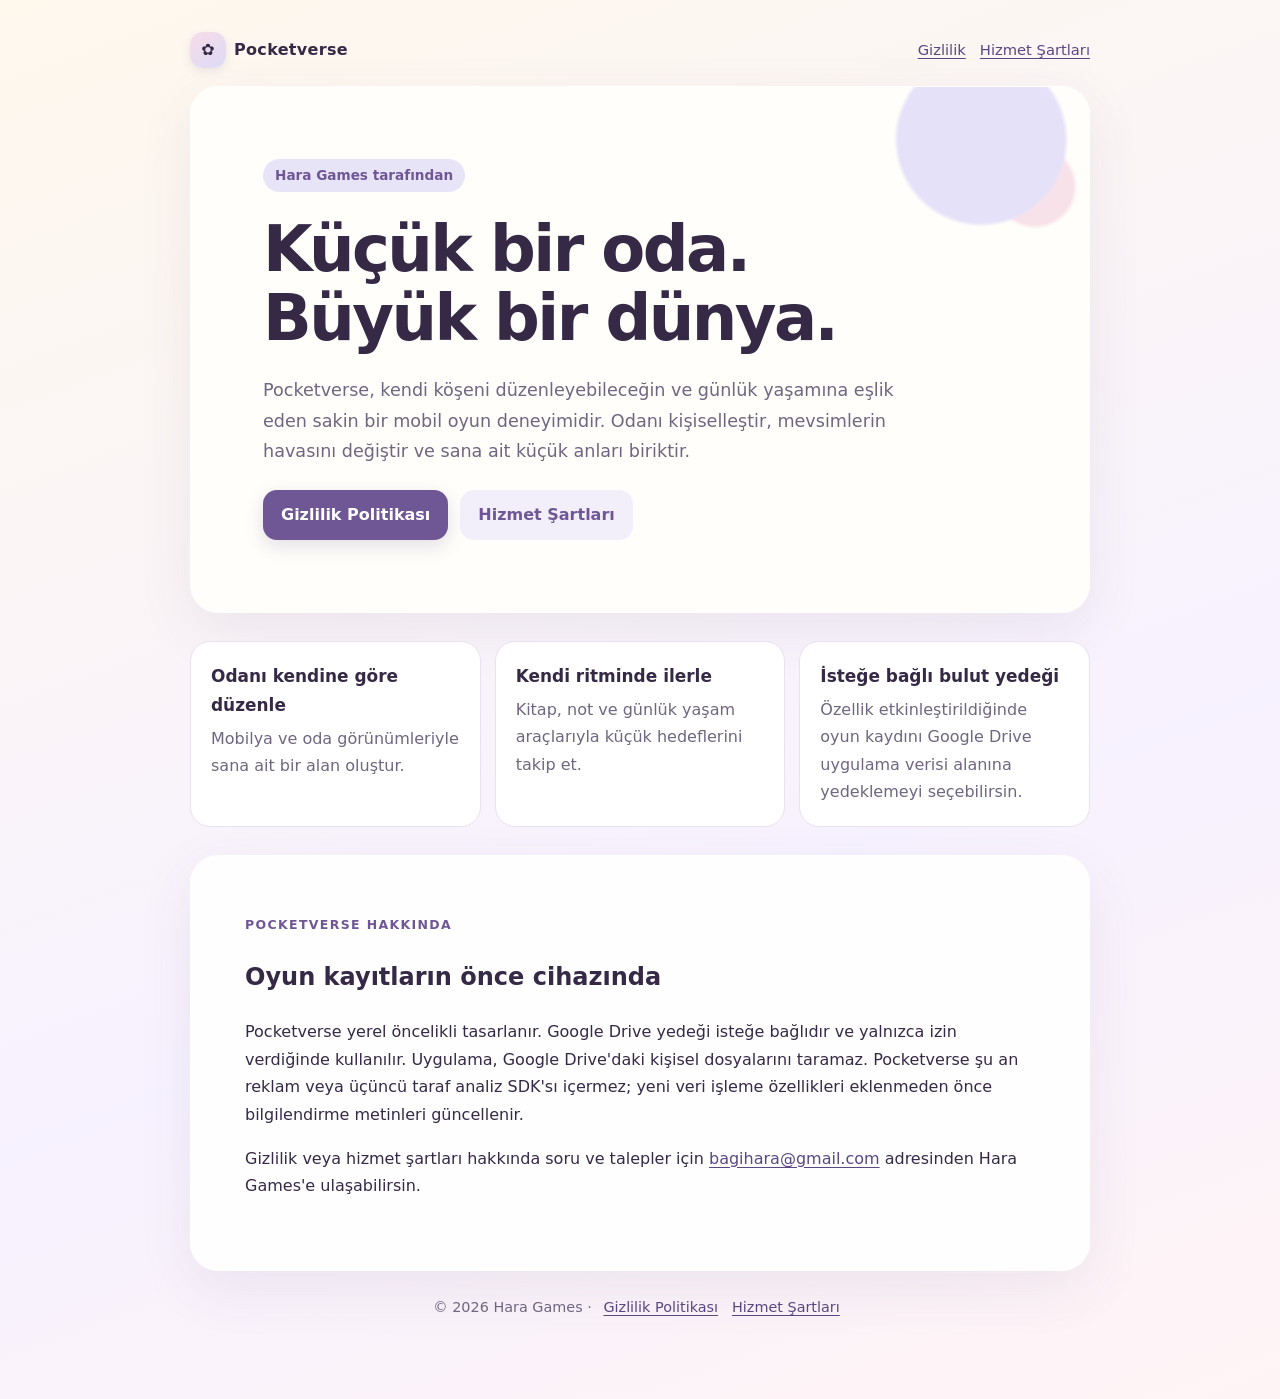
==== Pocketverse/index.html @ 430cb9bb "Add files via upload" ====
<!doctype html>
<html lang="tr">
<head><meta charset="utf-8"><meta name="viewport" content="width=device-width,initial-scale=1"><meta name="description" content="Pocketverse, Hara Games tarafından geliştirilen rahatlatıcı oda düzenleme ve günlük yaşam oyunu."><meta name="theme-color" content="#fff8ed"><title>Pocketverse — Hara Games</title><link rel="stylesheet" href="site.css"></head>
<body><main class="shell"><header class="topbar"><a class="brand" href="index.html"><span class="brand-mark">✿</span>Pocketverse</a><nav class="navlinks"><a href="PocketVerse_Gizlilik_Politikasi.html">Gizlilik</a><a href="PocketVerse_Hizmet_Sartlari.html">Hizmet Şartları</a></nav></header>
<section class="card hero"><span class="pill">Hara Games tarafından</span><h1>Küçük bir oda.<br>Büyük bir dünya.</h1><p>Pocketverse, kendi köşeni düzenleyebileceğin ve günlük yaşamına eşlik eden sakin bir mobil oyun deneyimidir. Odanı kişiselleştir, mevsimlerin havasını değiştir ve sana ait küçük anları biriktir.</p><div class="actions"><a class="button" href="PocketVerse_Gizlilik_Politikasi.html">Gizlilik Politikası</a><a class="button secondary" href="PocketVerse_Hizmet_Sartlari.html">Hizmet Şartları</a></div></section>
<section class="grid" aria-label="Pocketverse özellikleri"><article class="tile"><h2>Odanı kendine göre düzenle</h2><p>Mobilya ve oda görünümleriyle sana ait bir alan oluştur.</p></article><article class="tile"><h2>Kendi ritminde ilerle</h2><p>Kitap, not ve günlük yaşam araçlarıyla küçük hedeflerini takip et.</p></article><article class="tile"><h2>İsteğe bağlı bulut yedeği</h2><p>Özellik etkinleştirildiğinde oyun kaydını Google Drive uygulama verisi alanına yedeklemeyi seçebilirsin.</p></article></section>
<section class="card"><span class="eyebrow">Pocketverse hakkında</span><h2>Oyun kayıtların önce cihazında</h2><p>Pocketverse yerel öncelikli tasarlanır. Google Drive yedeği isteğe bağlıdır ve yalnızca izin verdiğinde kullanılır. Uygulama, Google Drive'daki kişisel dosyalarını taramaz. Pocketverse şu an reklam veya üçüncü taraf analiz SDK'sı içermez; yeni veri işleme özellikleri eklenmeden önce bilgilendirme metinleri güncellenir.</p><p>Gizlilik veya hizmet şartları hakkında soru ve talepler için <a href="mailto:bagihara@gmail.com">bagihara@gmail.com</a> adresinden Hara Games'e ulaşabilirsin.</p></section>
<footer class="footer">© 2026 Hara Games · <a href="PocketVerse_Gizlilik_Politikasi.html">Gizlilik Politikası</a><a href="PocketVerse_Hizmet_Sartlari.html">Hizmet Şartları</a></footer></main></body></html>
---- Pocketverse/site.css ----
:root{color-scheme:light;--ink:#352946;--muted:#6f6680;--plum:#6f5795;--lav:#e8e4f7;--pink:#f5dce5;--cream:#fffaf2;--line:#e9e1ee;--white:#fff}
*{box-sizing:border-box}html{scroll-behavior:smooth}body{margin:0;background:linear-gradient(160deg,#fff8ed,#f7f2ff 62%,#fff4f5);color:var(--ink);font:16px/1.72 Inter,ui-sans-serif,system-ui,-apple-system,"Segoe UI",sans-serif}a{color:#594783;text-underline-offset:3px}a:hover{color:#9a5578}.shell{width:min(900px,calc(100% - 32px));margin:32px auto 56px}.topbar{display:flex;align-items:center;justify-content:space-between;gap:16px;margin-bottom:18px}.brand{font-weight:800;letter-spacing:.02em;color:var(--ink);text-decoration:none}.brand-mark{display:inline-grid;place-items:center;width:36px;height:36px;margin-right:8px;border-radius:13px;background:linear-gradient(145deg,#f8dce8,#dcdaf7);box-shadow:0 3px 10px #65528620}.navlinks{display:flex;gap:14px;flex-wrap:wrap;font-size:.92rem}.card{background:#ffffffed;border:1px solid #fff;box-shadow:0 18px 55px #55426b16;border-radius:28px;padding:clamp(24px,5vw,54px)}.eyebrow{color:var(--plum);font-weight:750;text-transform:uppercase;font-size:.78rem;letter-spacing:.11em}.hero{padding:clamp(28px,7vw,72px);background:radial-gradient(circle at 88% 10%,#e5e1f8 0 9%,transparent 9.5%),radial-gradient(circle at 94% 19%,#f8e2e9 0 4%,transparent 4.5%),#fffefa}.hero h1{font-size:clamp(2.2rem,7vw,4rem);line-height:1.08;letter-spacing:-.04em;margin:.35em 0}.hero p{max-width:650px;color:var(--muted);font-size:1.1rem}.pill{display:inline-block;border-radius:999px;padding:5px 12px;background:var(--lav);color:var(--plum);font-weight:650;font-size:.85rem}.contents{display:flex;gap:10px;flex-wrap:wrap;margin:24px 0}.contents a{padding:6px 12px;border:1px solid var(--line);border-radius:999px;text-decoration:none;background:#fff}.legal{margin-top:20px}.legal h1{font-size:clamp(2rem,5vw,3rem);line-height:1.12;letter-spacing:-.035em;margin:.25em 0}.legal h2{margin:2em 0 .45em;font-size:1.28rem;line-height:1.35}.legal h3{font-size:1.03rem;margin:1.35em 0 .25em}.legal p,.legal li{color:#4b4359}.legal ul{padding-left:1.3rem}.updated{color:var(--muted);font-size:.92rem}.notice{padding:15px 18px;border-left:4px solid #c998b3;background:#fff4f6;border-radius:9px;color:#594c5d}.grid{display:grid;grid-template-columns:repeat(auto-fit,minmax(210px,1fr));gap:14px;margin:28px 0}.tile{background:#fff;border:1px solid var(--line);border-radius:20px;padding:20px}.tile h2{font-size:1.06rem;margin:0 0 5px}.tile p{margin:0;color:var(--muted)}.actions{display:flex;gap:12px;flex-wrap:wrap;margin-top:24px}.button{display:inline-block;padding:11px 18px;border-radius:14px;text-decoration:none;font-weight:700;background:var(--plum);color:white;box-shadow:0 6px 18px #6f579530}.button.secondary{background:#f3effa;color:var(--plum);box-shadow:none}.lang{display:flex;gap:8px}.lang a{font-size:.9rem;text-decoration:none;border:1px solid var(--line);padding:5px 11px;border-radius:999px;background:#fff}.section-sep{border:0;border-top:1px solid var(--line);margin:48px 0}.footer{padding:24px 10px;text-align:center;color:var(--muted);font-size:.9rem}.footer a{margin:0 7px}@media(max-width:560px){.shell{width:min(100% - 20px,900px);margin:14px auto 30px}.topbar{align-items:flex-start;flex-direction:column}.card{border-radius:22px;padding:24px 20px}.hero{padding:30px 24px}}
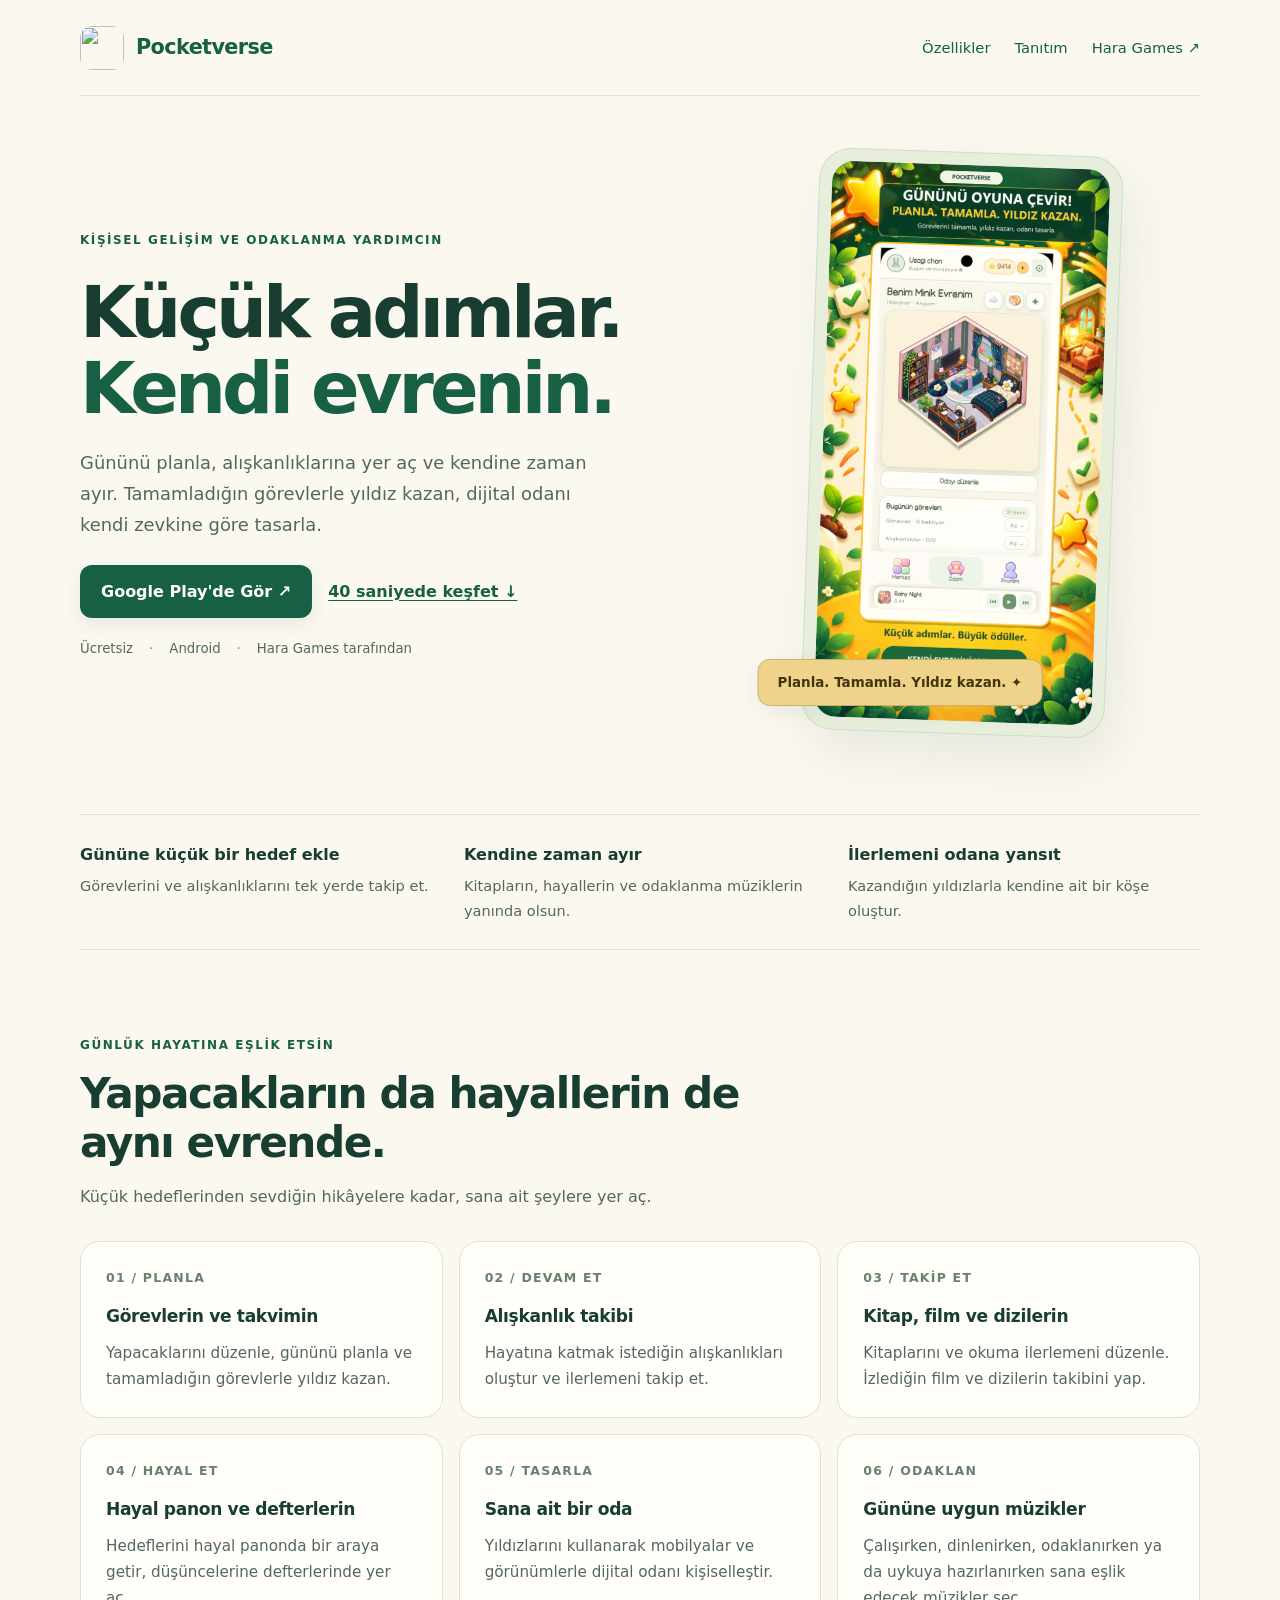
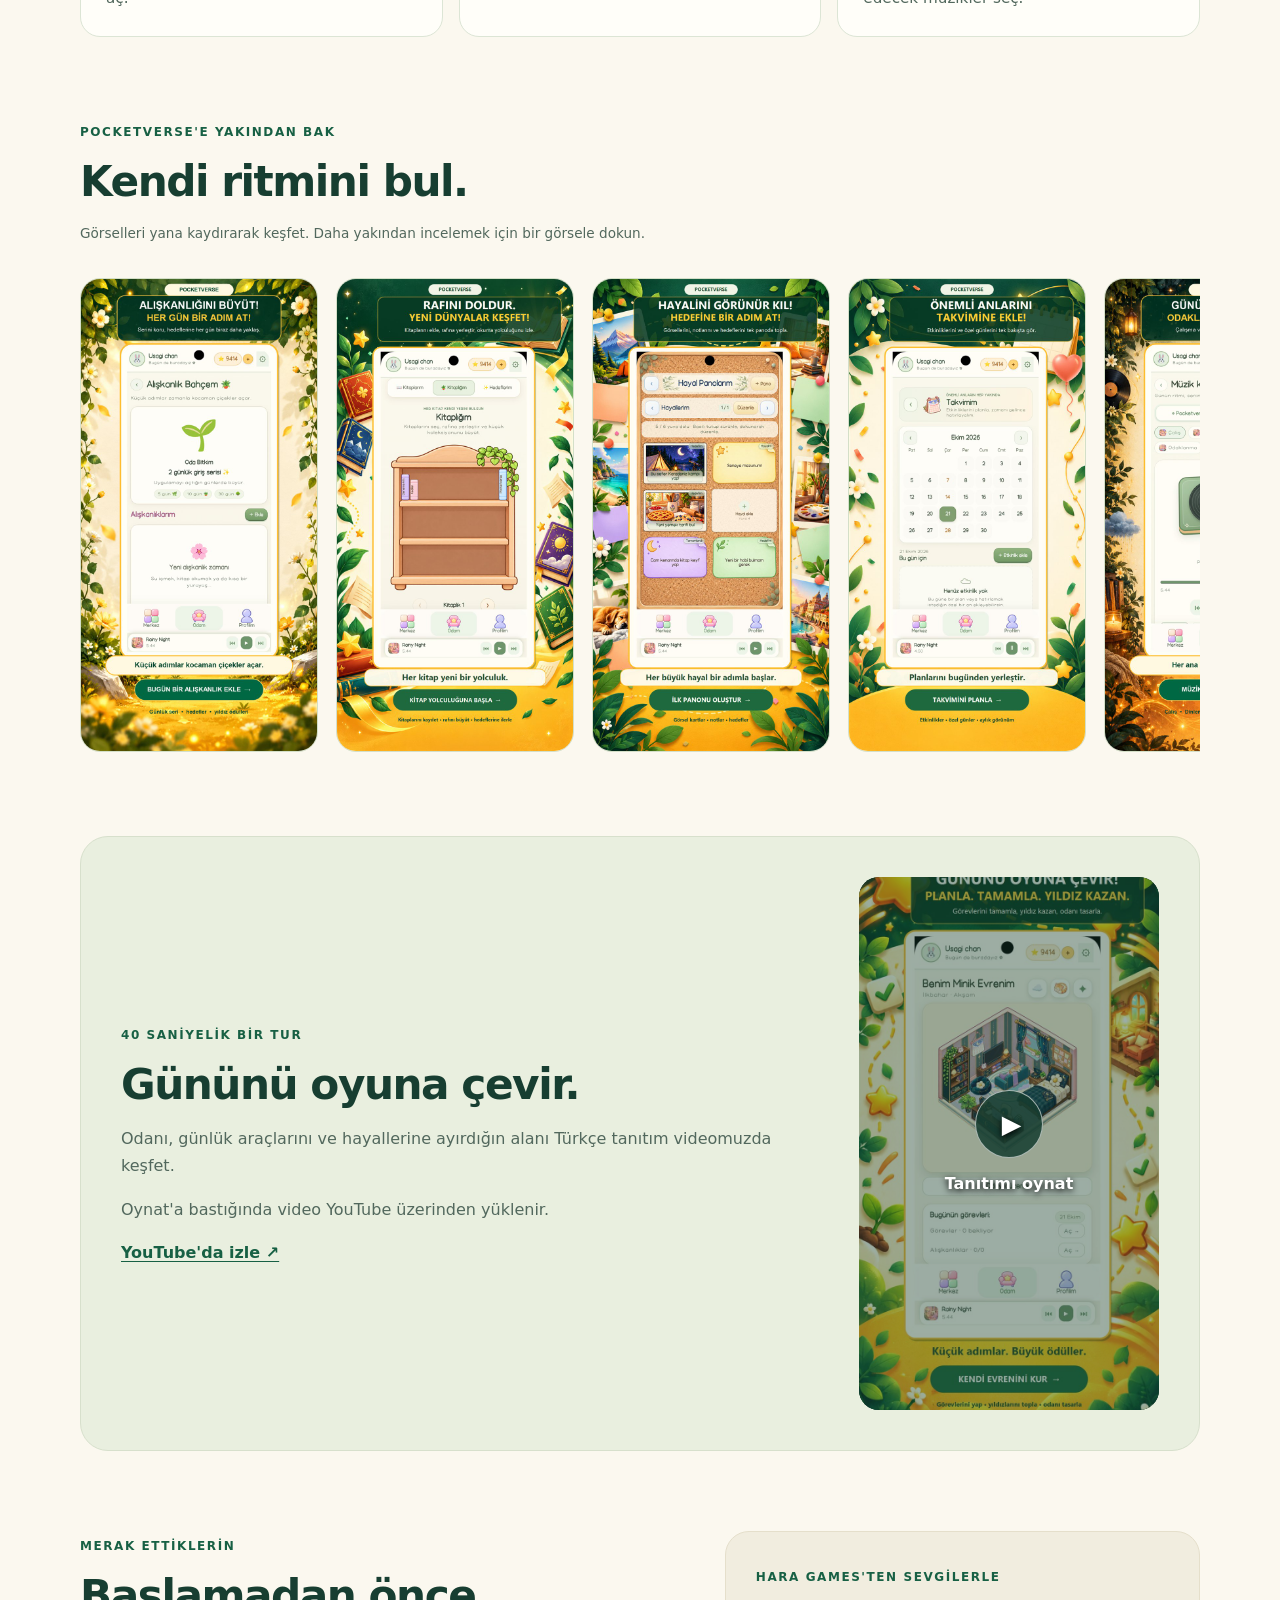
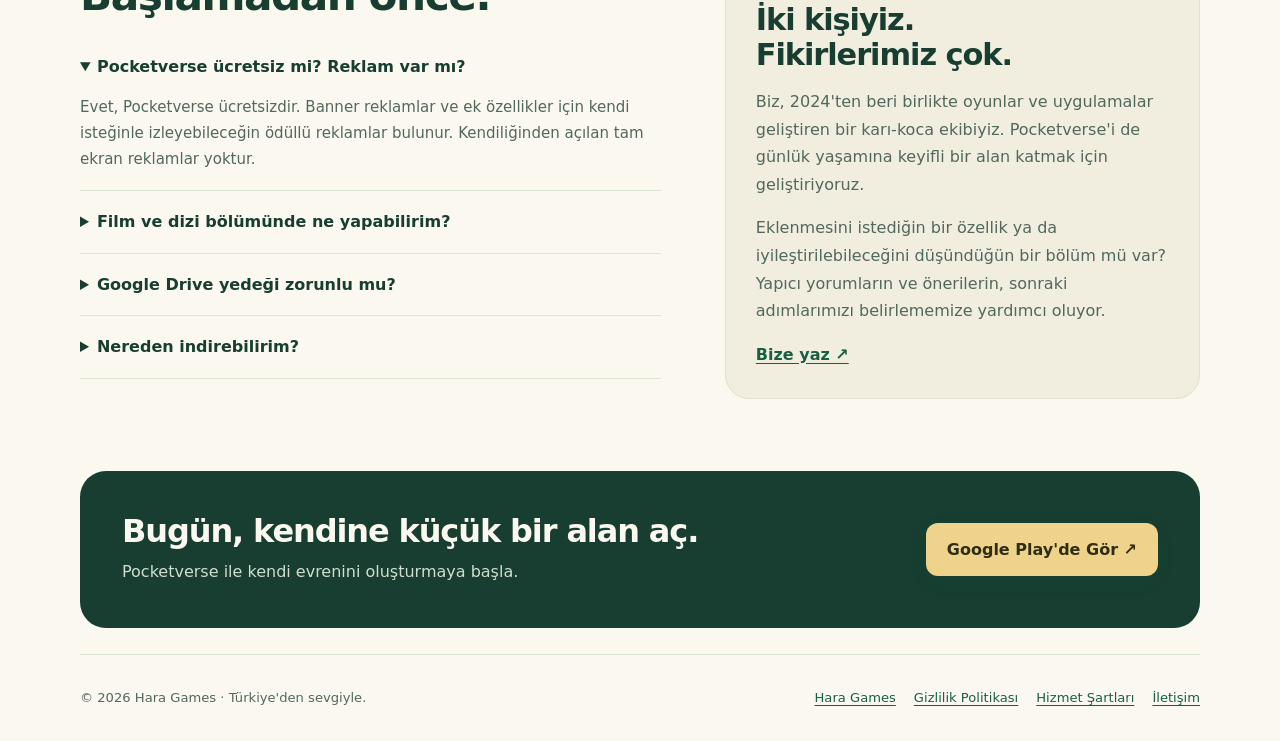
==== commit 729fd8b5: "Refresh Pocketverse website and add Google Play listing" ====
--- a/Pocketverse/index.html
+++ b/Pocketverse/index.html
@@ -1,8 +1,146 @@
 <!doctype html>
 <html lang="tr">
-<head><meta charset="utf-8"><meta name="viewport" content="width=device-width,initial-scale=1"><meta name="description" content="Pocketverse, Hara Games tarafından geliştirilen rahatlatıcı oda düzenleme ve günlük yaşam oyunu."><meta name="theme-color" content="#fff8ed"><title>Pocketverse — Hara Games</title><link rel="stylesheet" href="site.css"></head>
-<body><main class="shell"><header class="topbar"><a class="brand" href="index.html"><span class="brand-mark">✿</span>Pocketverse</a><nav class="navlinks"><a href="PocketVerse_Gizlilik_Politikasi.html">Gizlilik</a><a href="PocketVerse_Hizmet_Sartlari.html">Hizmet Şartları</a></nav></header>
-<section class="card hero"><span class="pill">Hara Games tarafından</span><h1>Küçük bir oda.<br>Büyük bir dünya.</h1><p>Pocketverse, kendi köşeni düzenleyebileceğin ve günlük yaşamına eşlik eden sakin bir mobil oyun deneyimidir. Odanı kişiselleştir, mevsimlerin havasını değiştir ve sana ait küçük anları biriktir.</p><div class="actions"><a class="button" href="PocketVerse_Gizlilik_Politikasi.html">Gizlilik Politikası</a><a class="button secondary" href="PocketVerse_Hizmet_Sartlari.html">Hizmet Şartları</a></div></section>
-<section class="grid" aria-label="Pocketverse özellikleri"><article class="tile"><h2>Odanı kendine göre düzenle</h2><p>Mobilya ve oda görünümleriyle sana ait bir alan oluştur.</p></article><article class="tile"><h2>Kendi ritminde ilerle</h2><p>Kitap, not ve günlük yaşam araçlarıyla küçük hedeflerini takip et.</p></article><article class="tile"><h2>İsteğe bağlı bulut yedeği</h2><p>Özellik etkinleştirildiğinde oyun kaydını Google Drive uygulama verisi alanına yedeklemeyi seçebilirsin.</p></article></section>
-<section class="card"><span class="eyebrow">Pocketverse hakkında</span><h2>Oyun kayıtların önce cihazında</h2><p>Pocketverse yerel öncelikli tasarlanır. Google Drive yedeği isteğe bağlıdır ve yalnızca izin verdiğinde kullanılır. Uygulama, Google Drive'daki kişisel dosyalarını taramaz. Pocketverse şu an reklam veya üçüncü taraf analiz SDK'sı içermez; yeni veri işleme özellikleri eklenmeden önce bilgilendirme metinleri güncellenir.</p><p>Gizlilik veya hizmet şartları hakkında soru ve talepler için <a href="mailto:bagihara@gmail.com">bagihara@gmail.com</a> adresinden Hara Games'e ulaşabilirsin.</p></section>
-<footer class="footer">© 2026 Hara Games · <a href="PocketVerse_Gizlilik_Politikasi.html">Gizlilik Politikası</a><a href="PocketVerse_Hizmet_Sartlari.html">Hizmet Şartları</a></footer></main></body></html>
+<head>
+  <meta charset="utf-8">
+  <meta name="viewport" content="width=device-width, initial-scale=1">
+  <meta name="description" content="Pocketverse ile görevlerini, alışkanlıklarını ve kitaplarını takip et. Odaklan, yıldız kazan ve kendi dijital odanı tasarla. Android için ücretsiz.">
+  <meta name="theme-color" content="#176044">
+  <meta property="og:type" content="website">
+  <meta property="og:locale" content="tr_TR">
+  <meta property="og:title" content="Pocketverse — Gününü oyuna çevir">
+  <meta property="og:description" content="Kişisel gelişim, odaklanma ve günlük takip yardımcın. Planla, tamamla, yıldız kazan ve kendi evrenini tasarla.">
+  <meta property="og:url" content="https://bagihara.github.io/Pocketverse/">
+  <meta property="og:image" content="https://bagihara.github.io/Pocketverse/assets/merkez.jpg">
+  <meta property="og:image:alt" content="Pocketverse oda tasarımı ve günlük takip ekranı">
+  <link rel="canonical" href="https://bagihara.github.io/Pocketverse/">
+  <link rel="icon" href="https://play-lh.googleusercontent.com/xIQnbCGkZtgqQqQSwZ3OUmOamUd6a0IOAAUTgDsw3XlEWqqt9kIC5m74J7lGCFTviQwpVwfzHeYIRKOVRG-2Rw=s0-br30">
+  <link rel="stylesheet" href="site.css">
+  <link rel="stylesheet" href="landing.css">
+  <title>Pocketverse — Gününü oyuna çevir | Hara Games</title>
+</head>
+<body class="landing">
+  <a class="skip-link" href="#icerik">İçeriğe geç</a>
+  <div class="shell">
+    <header class="topbar">
+      <a class="brand" href="./" aria-label="Pocketverse ana sayfa">
+        <img src="https://play-lh.googleusercontent.com/xIQnbCGkZtgqQqQSwZ3OUmOamUd6a0IOAAUTgDsw3XlEWqqt9kIC5m74J7lGCFTviQwpVwfzHeYIRKOVRG-2Rw=s0-br30" width="44" height="44" alt="">
+        Pocketverse
+      </a>
+      <nav class="navlinks" aria-label="Ana gezinme">
+        <a href="#ozellikler">Özellikler</a>
+        <a href="#tanitim">Tanıtım</a>
+        <a href="../">Hara Games ↗</a>
+      </nav>
+    </header>
+    <main id="icerik">
+      <section class="landing-hero" aria-labelledby="hero-heading">
+        <div class="hero-copy">
+          <span class="eyebrow">Kişisel gelişim ve odaklanma yardımcın</span>
+          <h1 id="hero-heading">Küçük adımlar.<br><span>Kendi evrenin.</span></h1>
+          <p>Gününü planla, alışkanlıklarına yer aç ve kendine zaman ayır. Tamamladığın görevlerle yıldız kazan, dijital odanı kendi zevkine göre tasarla.</p>
+          <div class="actions">
+            <a class="button" href="https://play.google.com/store/apps/details?id=com.haragames.pocketverse&amp;hl=tr" target="_blank" rel="noopener">Google Play'de Gör ↗</a>
+            <a class="text-link" href="#tanitim">40 saniyede keşfet ↓</a>
+          </div>
+          <div class="hero-meta"><span>Ücretsiz</span><span>Android</span><span>Hara Games tarafından</span></div>
+        </div>
+        <figure class="hero-art">
+          <img src="assets/merkez.jpg" width="720" height="1440" alt="Pocketverse'de kişiselleştirilebilen oda ve günlük araçlar. Gününü oyuna çevir!" fetchpriority="high">
+          <figcaption>Planla. Tamamla. Yıldız kazan. ✦</figcaption>
+        </figure>
+      </section>
+
+      <div class="intro-band" aria-label="Pocketverse ile günlük yaşam">
+        <div><strong>Gününe küçük bir hedef ekle</strong><p>Görevlerini ve alışkanlıklarını tek yerde takip et.</p></div>
+        <div><strong>Kendine zaman ayır</strong><p>Kitapların, hayallerin ve odaklanma müziklerin yanında olsun.</p></div>
+        <div><strong>İlerlemeni odana yansıt</strong><p>Kazandığın yıldızlarla kendine ait bir köşe oluştur.</p></div>
+      </div>
+
+      <section class="landing-section" id="ozellikler" aria-labelledby="features-heading">
+        <div class="section-intro">
+          <span class="eyebrow">Günlük hayatına eşlik etsin</span>
+          <h2 id="features-heading">Yapacakların da hayallerin de<br>aynı evrende.</h2>
+          <p>Küçük hedeflerinden sevdiğin hikâyelere kadar, sana ait şeylere yer aç.</p>
+        </div>
+        <div class="feature-grid">
+          <article class="feature-card"><span class="feature-number">01 / PLANLA</span><h3>Görevlerin ve takvimin</h3><p>Yapacaklarını düzenle, gününü planla ve tamamladığın görevlerle yıldız kazan.</p></article>
+          <article class="feature-card"><span class="feature-number">02 / DEVAM ET</span><h3>Alışkanlık takibi</h3><p>Hayatına katmak istediğin alışkanlıkları oluştur ve ilerlemeni takip et.</p></article>
+          <article class="feature-card"><span class="feature-number">03 / TAKİP ET</span><h3>Kitap, film ve dizilerin</h3><p>Kitaplarını ve okuma ilerlemeni düzenle. İzlediğin film ve dizilerin takibini yap.</p></article>
+          <article class="feature-card"><span class="feature-number">04 / HAYAL ET</span><h3>Hayal panon ve defterlerin</h3><p>Hedeflerini hayal panonda bir araya getir, düşüncelerine defterlerinde yer aç.</p></article>
+          <article class="feature-card"><span class="feature-number">05 / TASARLA</span><h3>Sana ait bir oda</h3><p>Yıldızlarını kullanarak mobilyalar ve görünümlerle dijital odanı kişiselleştir.</p></article>
+          <article class="feature-card"><span class="feature-number">06 / ODAKLAN</span><h3>Gününe uygun müzikler</h3><p>Çalışırken, dinlenirken, odaklanırken ya da uykuya hazırlanırken sana eşlik edecek müzikler seç.</p></article>
+        </div>
+      </section>
+
+      <section class="landing-section" aria-labelledby="screenshots-heading">
+        <div class="section-intro">
+          <span class="eyebrow">Pocketverse'e yakından bak</span>
+          <h2 id="screenshots-heading">Kendi ritmini bul.</h2>
+          <p class="gallery-hint">Görselleri yana kaydırarak keşfet. Daha yakından incelemek için bir görsele dokun.</p>
+        </div>
+        <div class="screenshot-rail" tabindex="0" role="region" aria-label="Kaydırılabilir Pocketverse tanıtım görselleri">
+          <a href="assets/aliskanliklar.jpg" target="_blank" rel="noopener" aria-label="Alışkanlık takibi görselini büyüt"><img src="assets/aliskanliklar.jpg" width="720" height="1440" alt="Alışkanlıklarını oluştur ve günlük ilerlemeni takip et" loading="lazy"></a>
+          <a href="assets/kitaplik.jpg" target="_blank" rel="noopener" aria-label="Kitaplık görselini büyüt"><img src="assets/kitaplik.jpg" width="720" height="1440" alt="Kişisel kitaplığını ve okuma ilerlemeni düzenle" loading="lazy"></a>
+          <a href="assets/hayal-panosu.jpg" target="_blank" rel="noopener" aria-label="Hayal panosu görselini büyüt"><img src="assets/hayal-panosu.jpg" width="720" height="1440" alt="Hedeflerini Pocketverse hayal panosunda bir araya getir" loading="lazy"></a>
+          <a href="assets/takvim.jpg" target="_blank" rel="noopener" aria-label="Takvim görselini büyüt"><img src="assets/takvim.jpg" width="720" height="1440" alt="Etkinliklerini ve planlarını takvimde takip et" loading="lazy"></a>
+          <a href="assets/muzik.jpg" target="_blank" rel="noopener" aria-label="Müzik görselini büyüt"><img src="assets/muzik.jpg" width="720" height="1440" alt="Odaklanma, dinlenme ve uyku için müzik kategorileri" loading="lazy"></a>
+        </div>
+      </section>
+
+      <section class="video-section" id="tanitim" aria-labelledby="video-heading">
+        <div class="video-copy">
+          <span class="eyebrow">40 saniyelik bir tur</span>
+          <h2 id="video-heading">Gününü oyuna çevir.</h2>
+          <p>Odanı, günlük araçlarını ve hayallerine ayırdığın alanı Türkçe tanıtım videomuzda keşfet.</p>
+          <p>Oynat'a bastığında video YouTube üzerinden yüklenir.</p>
+          <a class="text-link" href="https://www.youtube.com/watch?v=S3y9Nlk9fqg" target="_blank" rel="noopener">YouTube'da izle ↗</a>
+        </div>
+        <div class="video-frame" id="video-player">
+          <button class="video-poster" id="play-video" type="button" aria-label="Pocketverse Türkçe tanıtım videosunu oynat">
+            <img src="assets/merkez.jpg" width="720" height="1440" alt="" loading="lazy">
+            <span class="video-play"><span class="play-circle" aria-hidden="true">▶</span>Tanıtımı oynat</span>
+          </button>
+        </div>
+      </section>
+
+      <section class="landing-section details-grid" aria-labelledby="faq-heading">
+        <div>
+          <span class="eyebrow">Merak ettiklerin</span>
+          <h2 id="faq-heading">Başlamadan önce.</h2>
+          <details open><summary>Pocketverse ücretsiz mi? Reklam var mı?</summary><p>Evet, Pocketverse ücretsizdir. Banner reklamlar ve ek özellikler için kendi isteğinle izleyebileceğin ödüllü reklamlar bulunur. Kendiliğinden açılan tam ekran reklamlar yoktur.</p></details>
+          <details><summary>Film ve dizi bölümünde ne yapabilirim?</summary><p>İzlediğin film ve dizilerin takibini yapabileceğin kişisel bir alan sunar.</p></details>
+          <details><summary>Google Drive yedeği zorunlu mu?</summary><p>Hayır. Google Drive yedeği isteğe bağlıdır ve yalnızca izin verdiğinde kullanılır. Ayrıntılar için <a href="PocketVerse_Gizlilik_Politikasi.html">Gizlilik Politikası</a> sayfamızı okuyabilirsin.</p></details>
+          <details><summary>Nereden indirebilirim?</summary><p>Pocketverse'i Android cihazın için <a href="https://play.google.com/store/apps/details?id=com.haragames.pocketverse&amp;hl=tr" target="_blank" rel="noopener">Google Play'den ücretsiz indirebilirsin</a>.</p></details>
+        </div>
+        <aside class="maker-note" aria-labelledby="makers-heading">
+          <span class="eyebrow">Hara Games'ten sevgilerle</span>
+          <h2 id="makers-heading">İki kişiyiz.<br>Fikirlerimiz çok.</h2>
+          <p>Biz, 2024'ten beri birlikte oyunlar ve uygulamalar geliştiren bir karı-koca ekibiyiz. Pocketverse'i de günlük yaşamına keyifli bir alan katmak için geliştiriyoruz.</p>
+          <p>Eklenmesini istediğin bir özellik ya da iyileştirilebileceğini düşündüğün bir bölüm mü var? Yapıcı yorumların ve önerilerin, sonraki adımlarımızı belirlememize yardımcı oluyor.</p>
+          <a class="text-link" href="mailto:bagihara@gmail.com?subject=Pocketverse%20geri%20bildirim">Bize yaz ↗</a>
+        </aside>
+      </section>
+
+      <section class="closing" aria-labelledby="download-heading">
+        <div><h2 id="download-heading">Bugün, kendine küçük bir alan aç.</h2><p>Pocketverse ile kendi evrenini oluşturmaya başla.</p></div>
+        <a class="button" href="https://play.google.com/store/apps/details?id=com.haragames.pocketverse&amp;hl=tr" target="_blank" rel="noopener">Google Play'de Gör ↗</a>
+      </section>
+    </main>
+    <footer class="footer">
+      <span>© 2026 Hara Games · Türkiye'den sevgiyle.</span>
+      <nav aria-label="Alt gezinme"><a href="../">Hara Games</a><a href="PocketVerse_Gizlilik_Politikasi.html">Gizlilik Politikası</a><a href="PocketVerse_Hizmet_Sartlari.html">Hizmet Şartları</a><a href="mailto:bagihara@gmail.com">İletişim</a></nav>
+    </footer>
+  </div>
+  <script>
+    document.getElementById('play-video').addEventListener('click', function () {
+      const player = document.createElement('iframe');
+      player.src = 'https://www.youtube-nocookie.com/embed/S3y9Nlk9fqg?autoplay=1&playsinline=1';
+      player.title = 'Pocketverse Türkçe tanıtım videosu';
+      player.allow = 'accelerometer; autoplay; clipboard-write; encrypted-media; gyroscope; picture-in-picture; web-share';
+      player.allowFullscreen = true;
+      document.getElementById('video-player').replaceChildren(player);
+      player.focus();
+    });
+  </script>
+</body>
+</html>
--- a/Pocketverse/landing.css
+++ b/Pocketverse/landing.css
@@ -0,0 +1,108 @@
+body.landing {
+  --ink: #173e31;
+  --muted: #52685d;
+  --green: #176044;
+  --gold: #efd38b;
+  --line: #dce5d5;
+  background: #fbf8ef;
+  color: var(--ink);
+}
+.landing a { color: var(--green); }
+.landing a:hover { color: #7d5c15; }
+.landing :focus-visible { outline: 3px solid #b17b16; outline-offset: 5px; }
+.landing .shell { width: min(1120px, calc(100% - 48px)); margin: 0 auto; }
+.skip-link { position: absolute; top: -80px; left: 16px; z-index: 10; padding: 12px; background: white; }
+.skip-link:focus { top: 12px; }
+.landing .topbar { min-height: 96px; margin: 0; border-bottom: 1px solid var(--line); }
+.landing .brand { display: inline-flex; align-items: center; gap: 12px; font-size: 1.3rem; letter-spacing: -.03em; }
+.landing .brand img { width: 44px; height: 44px; border-radius: 12px; }
+.landing .navlinks { gap: 24px; }
+.landing .navlinks a { text-decoration: none; }
+.landing-hero { display: grid; grid-template-columns: 1.1fr .9fr; align-items: center; gap: 60px; padding: 56px 0 80px; }
+.landing .eyebrow { color: var(--green); font-size: .75rem; letter-spacing: .13em; }
+.landing h1 { font-size: clamp(3.1rem, 5.6vw, 5rem); line-height: 1.06; letter-spacing: -.055em; margin: 22px 0; }
+.landing h1 span { color: var(--green); }
+.hero-copy > p { color: var(--muted); font-size: 1.12rem; max-width: 510px; }
+.landing .actions { align-items: center; gap: 16px; }
+.landing .button { background: var(--green); color: white; border-radius: 12px; padding: 13px 21px; box-shadow: 0 6px 18px #17604416; }
+.landing .button:hover { background: #114c35; color: white; }
+.text-link { font-weight: 650; }
+.hero-meta { display: flex; flex-wrap: wrap; gap: 16px; margin-top: 20px; color: var(--muted); font-size: .83rem; }
+.hero-meta span + span::before { content: '·'; margin-right: 16px; color: #7e8b73; }
+.hero-art { position: relative; justify-self: center; margin: 0; padding: 12px; border: 1px solid #cddfc8; border-radius: 32px; background: #e7eedc; transform: rotate(2deg); box-shadow: 12px 24px 50px #173e3115; }
+.hero-art img { display: block; width: 278px; max-width: 100%; height: auto; border-radius: 22px; }
+.hero-art figcaption { position: absolute; bottom: 25px; left: -45px; transform: rotate(-2deg); background: var(--gold); padding: 11px 19px; border: 1px solid #cbb16b; border-radius: 12px; color: #43360e; font-weight: 750; font-size: .84rem; box-shadow: 0 6px 20px #173e3114; }
+.intro-band { display: grid; grid-template-columns: repeat(3, 1fr); gap: 32px; border-block: 1px solid var(--line); padding: 26px 0; }
+.intro-band strong { display: block; font-size: 1rem; }
+.intro-band p { margin: 4px 0 0; font-size: .91rem; color: var(--muted); }
+.landing-section { padding-top: 80px; scroll-margin-top: 24px; }
+.section-intro { max-width: 680px; margin-bottom: 30px; }
+.landing h2 { font-size: clamp(1.9rem, 3.3vw, 2.8rem); line-height: 1.16; letter-spacing: -.035em; margin: 12px 0 16px; }
+.section-intro > p:last-child { color: var(--muted); }
+.feature-grid { display: grid; grid-template-columns: repeat(3, 1fr); gap: 16px; }
+.feature-card { padding: 25px; border: 1px solid var(--line); border-radius: 20px; background: #fffef9; }
+.feature-number { display: block; font-size: .78rem; font-weight: 750; color: #67816c; letter-spacing: .1em; margin-bottom: 14px; }
+.feature-card h3 { margin: 0 0 8px; font-size: 1.07rem; letter-spacing: -.02em; }
+.feature-card p { color: var(--muted); margin: 0; font-size: .95rem; }
+.gallery-hint { color: var(--muted); font-size: .85rem; }
+.screenshot-rail { display: grid; grid-auto-flow: column; grid-auto-columns: 238px; gap: 18px; overflow-x: auto; scroll-snap-type: x mandatory; padding: 3px 3px 20px; scrollbar-color: #95ae8f #e8ecdf; }
+.screenshot-rail a { scroll-snap-align: start; border-radius: 20px; overflow: hidden; border: 1px solid #d4dfc8; background: #e8e9d4; }
+.screenshot-rail img { display: block; width: 100%; height: auto; transition: transform .2s ease; }
+.screenshot-rail a:hover img { transform: scale(1.015); }
+.video-section { display: grid; grid-template-columns: 1fr 300px; align-items: center; gap: 70px; margin-top: 64px; padding: 40px; background: #e9efdf; border: 1px solid #d7e0cc; border-radius: 28px; scroll-margin-top: 24px; }
+.video-copy p { color: var(--muted); }
+.video-frame { aspect-ratio: 9 / 16; border-radius: 20px; overflow: hidden; background: #173e31; }
+.video-poster { border: 0; cursor: pointer; width: 100%; height: 100%; position: relative; padding: 0; display: block; background: #173e31; color: white; font: inherit; }
+.video-poster img { display: block; width: 100%; height: 100%; object-fit: cover; opacity: .58; }
+.video-play { position: absolute; inset: 0; display: flex; flex-direction: column; align-items: center; justify-content: center; gap: 12px; text-shadow: 0 2px 6px #000; font-weight: 750; }
+.play-circle { display: grid; place-items: center; width: 68px; height: 68px; border-radius: 50%; border: 1px solid #fff9; background: #173e31dc; font-size: 1.6rem; padding-left: 5px; }
+.video-frame iframe { display: block; width: 100%; height: 100%; border: 0; }
+.details-grid { display: grid; grid-template-columns: 1.1fr .9fr; gap: 64px; }
+.landing details { border-bottom: 1px solid var(--line); padding: 17px 0; }
+.landing summary { cursor: pointer; font-weight: 700; padding-right: 10px; }
+.landing details p { color: var(--muted); margin-bottom: 0; font-size: .94rem; }
+.maker-note { padding: 30px; background: #f1eddf; border: 1px solid #e5dfcb; border-radius: 24px; align-self: start; }
+.maker-note h2 { font-size: 1.9rem; }
+.maker-note p { color: var(--muted); }
+.closing { margin-top: 72px; padding: 42px; border-radius: 26px; background: #173e31; color: #fbf8ef; display: flex; align-items: center; justify-content: space-between; gap: 32px; }
+.closing h2 { font-size: 2rem; margin: 0 0 8px; }
+.closing p { margin: 0; color: #d1dece; }
+.closing .button { flex-shrink: 0; background: var(--gold); color: #302d15; }
+.closing .button:hover { background: #f9e2aa; color: #302d15; }
+.landing .footer { display: flex; justify-content: space-between; gap: 20px; flex-wrap: wrap; padding: 32px 0; margin-top: 26px; border-top: 1px solid var(--line); text-align: left; font-size: .82rem; }
+.landing .footer nav { display: flex; flex-wrap: wrap; gap: 18px; }
+.landing .footer a { margin: 0; }
+@media (max-width: 850px) {
+  .landing-hero { gap: 28px; }
+  .hero-art img { width: 240px; }
+  .hero-art figcaption { left: -20px; font-size: .74rem; }
+  .feature-grid { grid-template-columns: repeat(2, 1fr); }
+  .video-section { grid-template-columns: 1fr 260px; gap: 32px; padding: 28px; }
+  .details-grid { gap: 28px; }
+  .closing { align-items: flex-start; flex-direction: column; }
+}
+@media (max-width: 620px) {
+  .landing .shell { width: calc(100% - 36px); }
+  .landing .topbar { padding: 18px 0; gap: 14px; align-items: flex-start; flex-direction: column; }
+  .landing .navlinks { gap: 24px; font-size: .84rem; }
+  .landing-hero { grid-template-columns: 1fr; gap: 38px; padding: 35px 0 52px; }
+  .landing h1 { font-size: clamp(2.7rem, 11.5vw, 4rem); }
+  .hero-copy > p { font-size: 1.03rem; }
+  .hero-art { width: min(284px, calc(100% - 12px)); }
+  .hero-art img { width: 100%; }
+  .hero-art figcaption { left: -10px; }
+  .intro-band { grid-template-columns: 1fr; gap: 18px; }
+  .landing-section { padding-top: 56px; }
+  .feature-grid, .details-grid, .video-section { grid-template-columns: 1fr; }
+  .feature-card { padding: 22px; }
+  .screenshot-rail { grid-auto-columns: 218px; gap: 14px; }
+  .video-section { margin-top: 42px; padding: 24px; }
+  .video-frame { width: min(100%, 280px); justify-self: center; }
+  .maker-note { padding: 24px; }
+  .closing { padding: 28px; margin-top: 48px; }
+  .closing .button { width: 100%; text-align: center; }
+}
+@media (prefers-reduced-motion: reduce) {
+  html { scroll-behavior: auto; }
+  .screenshot-rail img { transition: none; }
+}
